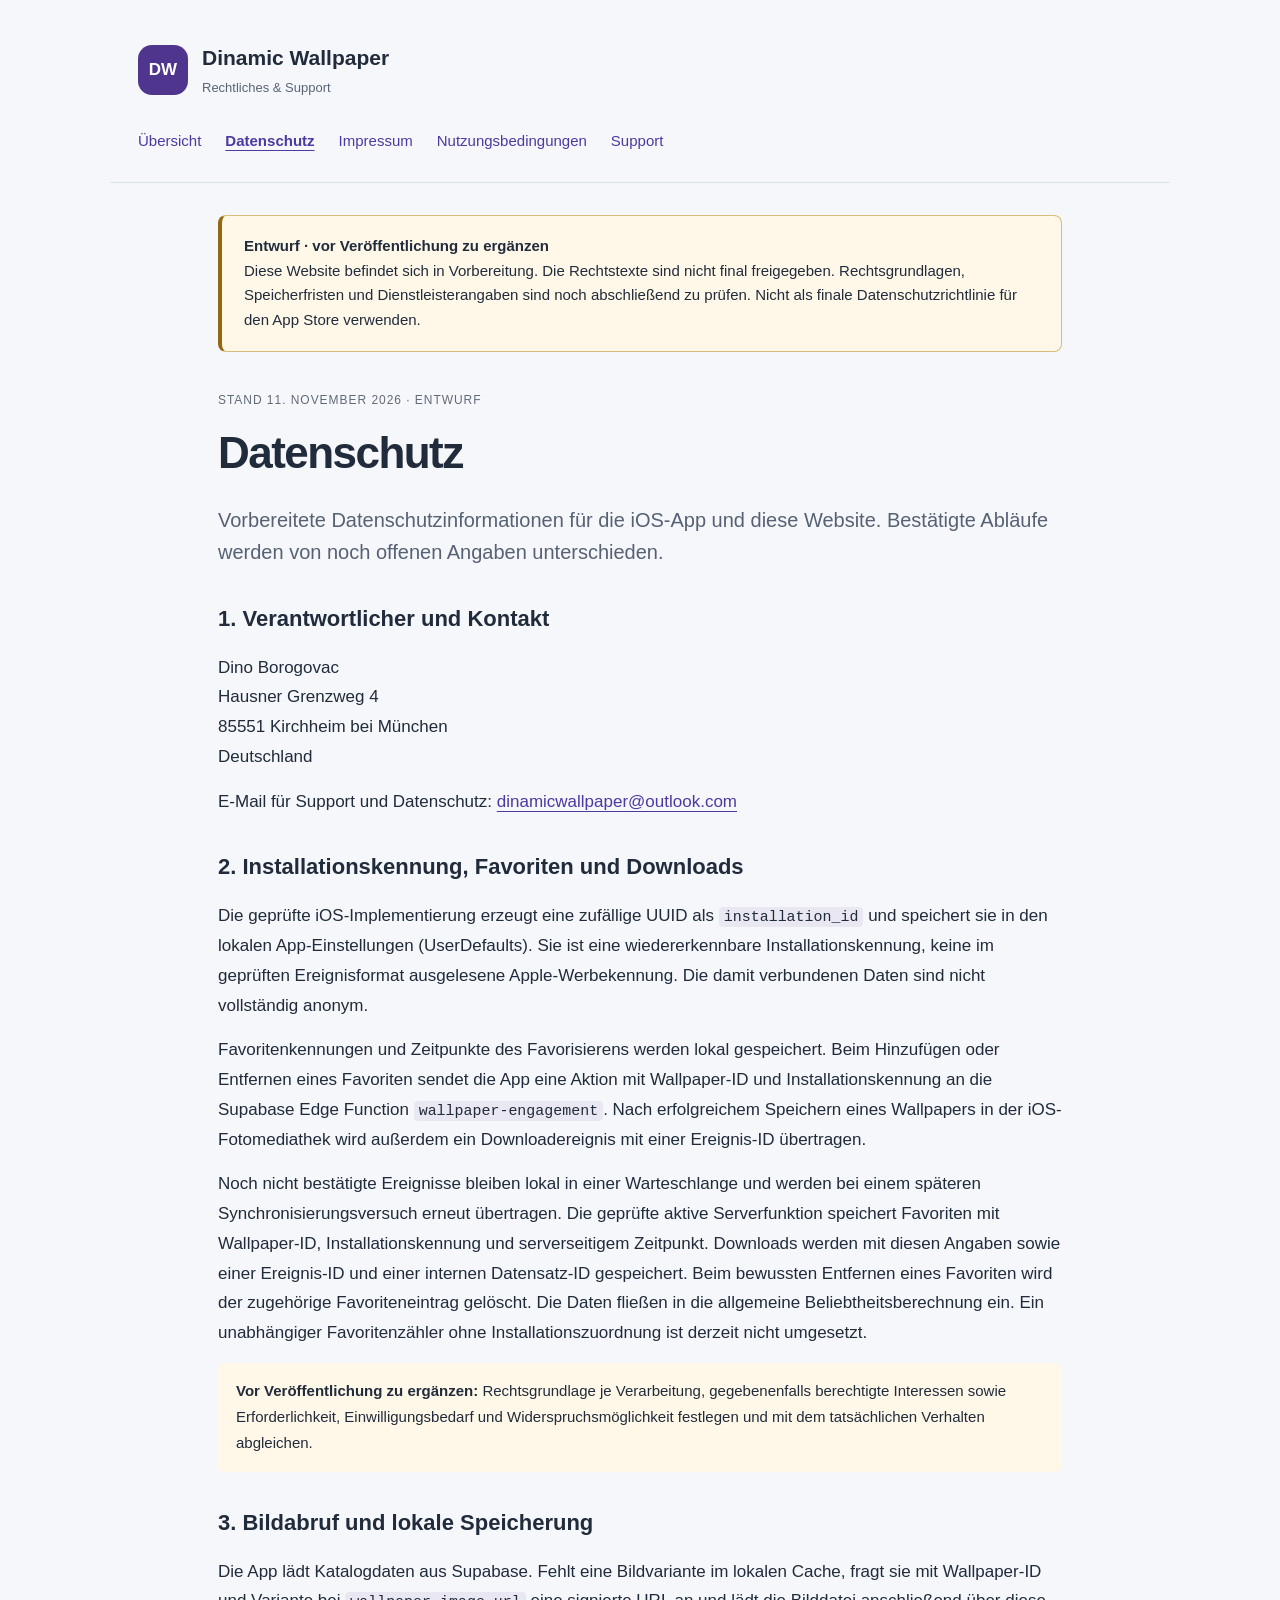
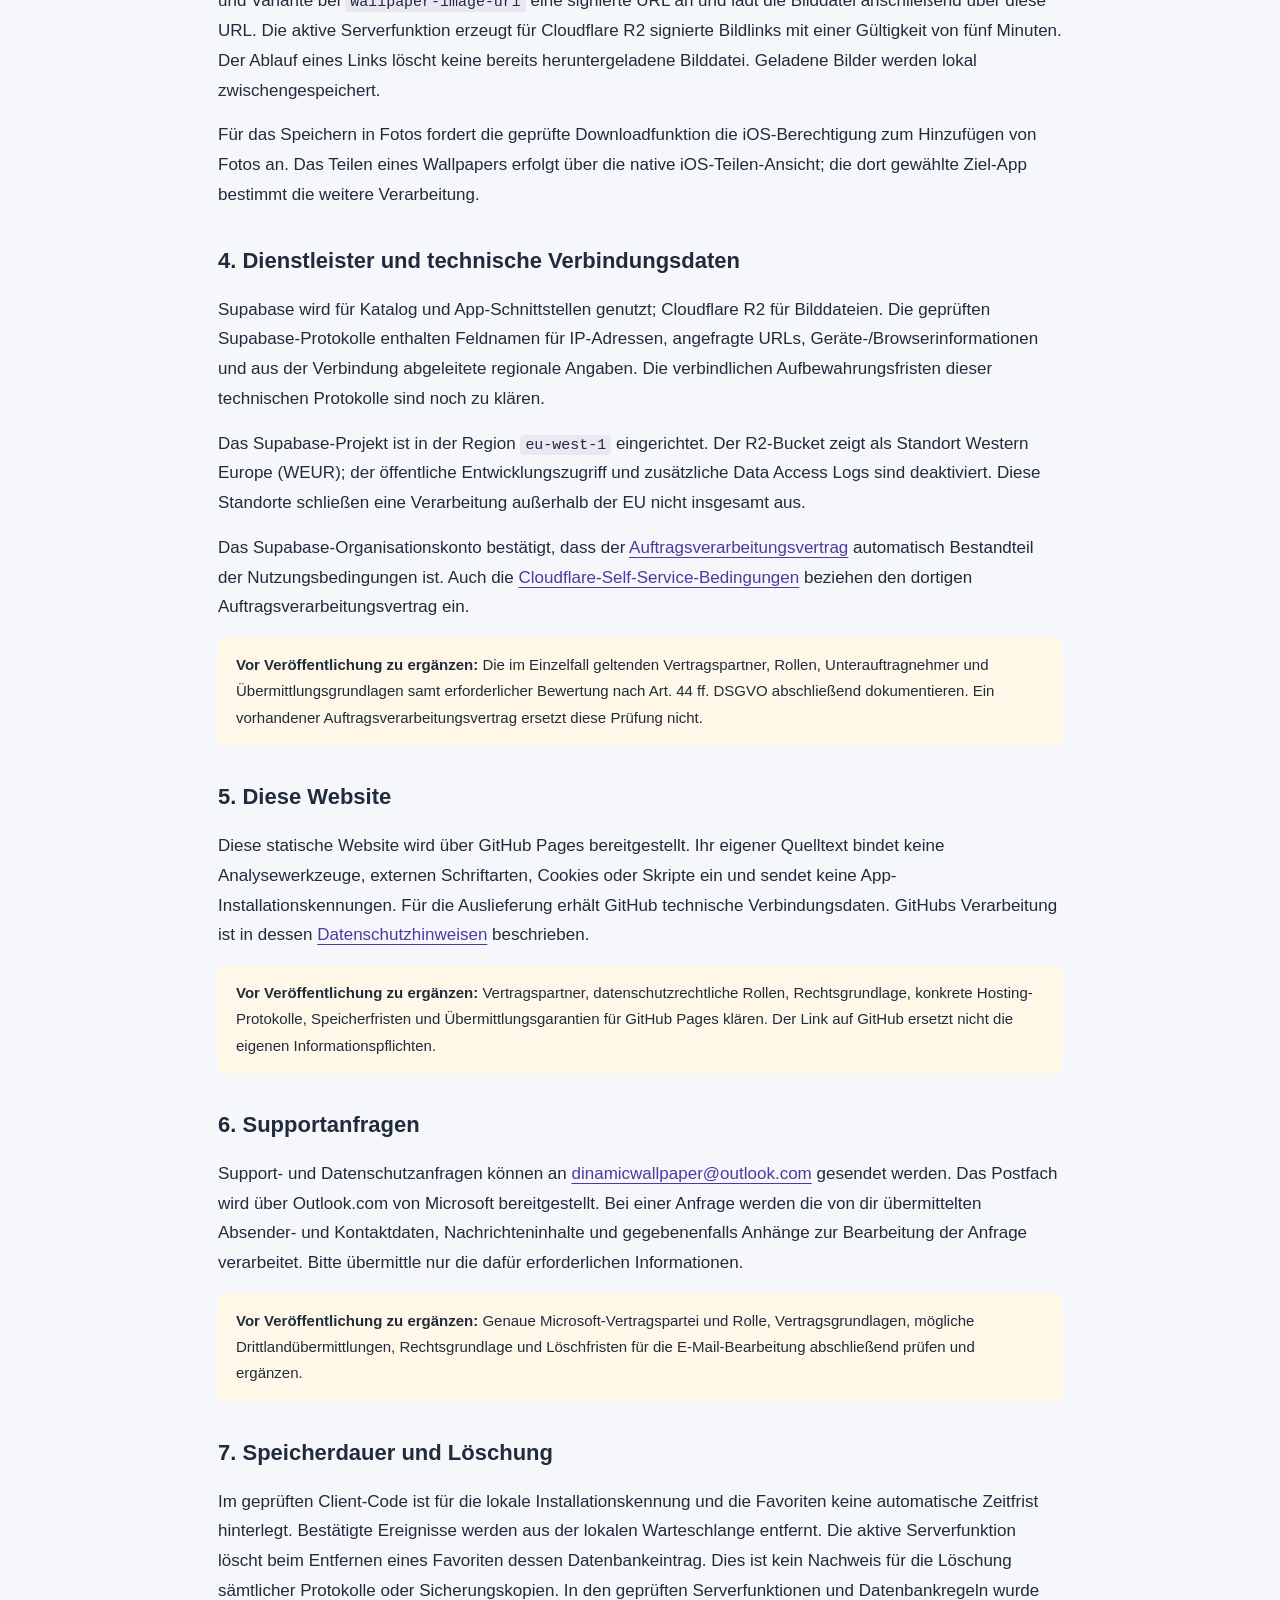
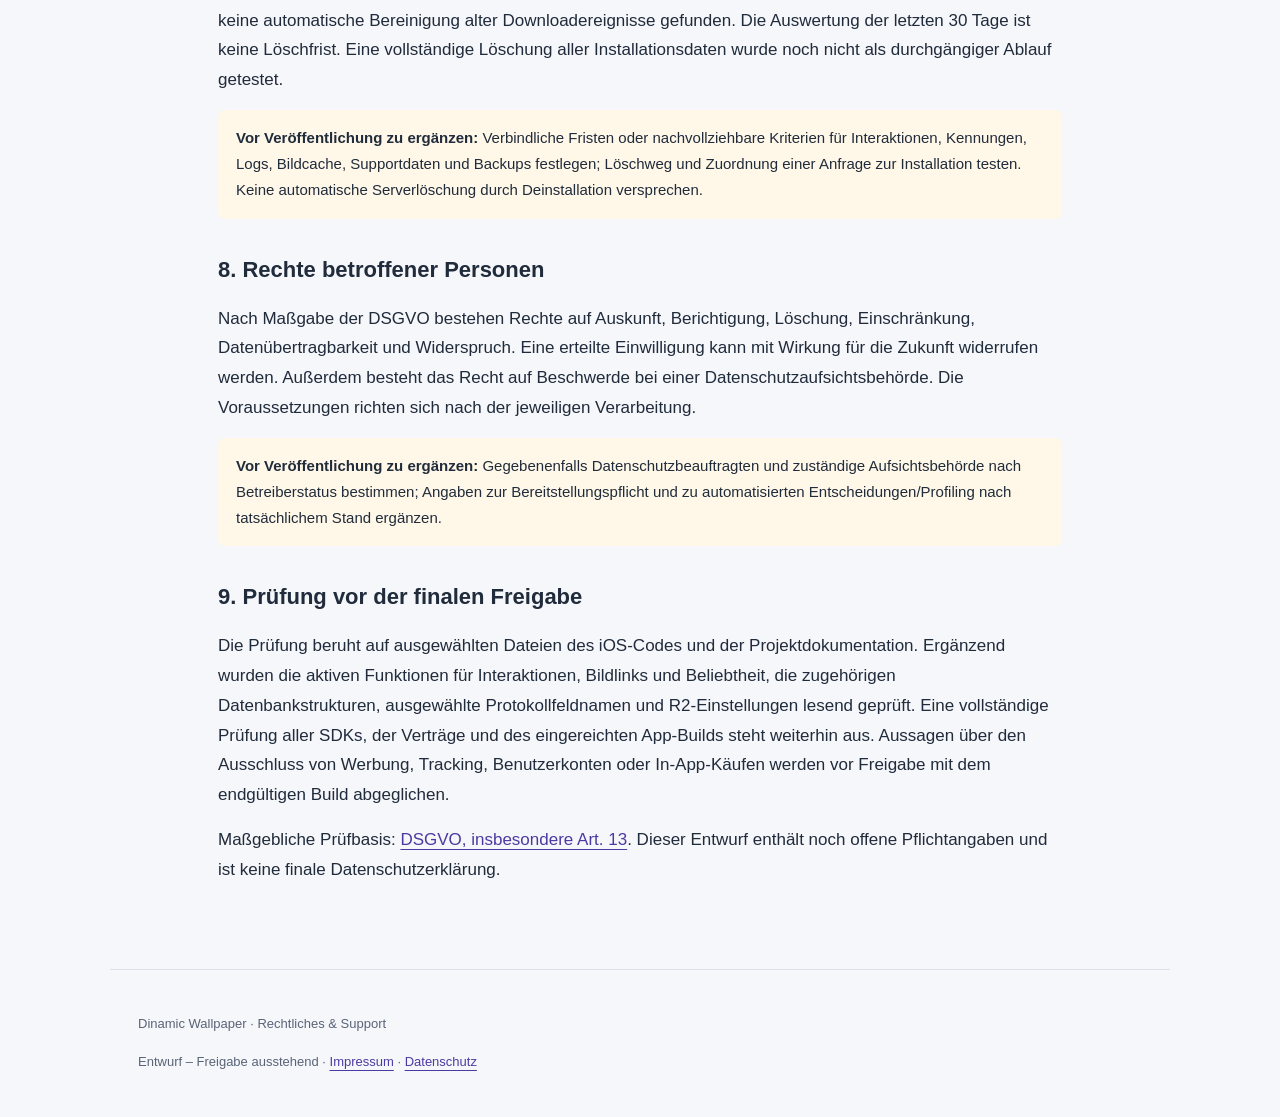
==== docs/datenschutz-de.html @ af88dbc7 "Add localized DE/EN legal document routes for in-app loading" ====
<!doctype html>
<html lang="de"><head><meta charset="utf-8"><meta name="viewport" content="width=device-width, initial-scale=1"><meta name="robots" content="noindex, nofollow"><meta name="description" content="Datenschutz – Dinamic Wallpaper. Entwurfsstand, noch nicht final freigegeben."><meta name="referrer" content="strict-origin-when-cross-origin"><title>Datenschutz · Dinamic Wallpaper</title><link rel="stylesheet" href="assets/style.css"></head>
<body><a class="skip" href="#inhalt">Zum Inhalt</a><header><a class="brand" href="index.html"><span class="mark" aria-hidden="true">DW</span><span>Dinamic Wallpaper<small>Rechtliches &amp; Support</small></span></a><nav aria-label="Hauptnavigation"><a href="index.html">Übersicht</a><a href="datenschutz-de.html" aria-current="page">Datenschutz</a><a href="impressum.html">Impressum</a><a href="lizenzen-de.html">Nutzungsbedingungen</a><a href="support.html">Support</a></nav></header><main id="inhalt"><aside class="notice" role="note"><strong>Entwurf · vor Veröffentlichung zu ergänzen</strong><br>Diese Website befindet sich in Vorbereitung. Die Rechtstexte sind nicht final freigegeben. Rechtsgrundlagen, Speicherfristen und Dienstleisterangaben sind noch abschließend zu prüfen. Nicht als finale Datenschutzrichtlinie für den App Store verwenden.</aside><p class="eyebrow">Stand 11. November 2026 · Entwurf</p><h1>Datenschutz</h1><p class="lead">Vorbereitete Datenschutzinformationen für die iOS-App und diese Website. Bestätigte Abläufe werden von noch offenen Angaben unterschieden.</p>
<h2>1. Verantwortlicher und Kontakt</h2><p>Dino Borogovac<br>Hausner Grenzweg 4<br>85551 Kirchheim bei München<br>Deutschland</p><p>E-Mail für Support und Datenschutz: <a href="mailto:dinamicwallpaper@outlook.com">dinamicwallpaper@outlook.com</a></p>
<h2>2. Installationskennung, Favoriten und Downloads</h2>
<p>Die geprüfte iOS-Implementierung erzeugt eine zufällige UUID als <code>installation_id</code> und speichert sie in den lokalen App-Einstellungen (UserDefaults). Sie ist eine wiedererkennbare Installationskennung, keine im geprüften Ereignisformat ausgelesene Apple-Werbekennung. Die damit verbundenen Daten sind nicht vollständig anonym.</p>
<p>Favoritenkennungen und Zeitpunkte des Favorisierens werden lokal gespeichert. Beim Hinzufügen oder Entfernen eines Favoriten sendet die App eine Aktion mit Wallpaper-ID und Installationskennung an die Supabase Edge Function <code>wallpaper-engagement</code>. Nach erfolgreichem Speichern eines Wallpapers in der iOS-Fotomediathek wird außerdem ein Downloadereignis mit einer Ereignis-ID übertragen.</p>
<p>Noch nicht bestätigte Ereignisse bleiben lokal in einer Warteschlange und werden bei einem späteren Synchronisierungsversuch erneut übertragen. Die geprüfte aktive Serverfunktion speichert Favoriten mit Wallpaper-ID, Installationskennung und serverseitigem Zeitpunkt. Downloads werden mit diesen Angaben sowie einer Ereignis-ID und einer internen Datensatz-ID gespeichert. Beim bewussten Entfernen eines Favoriten wird der zugehörige Favoriteneintrag gelöscht. Die Daten fließen in die allgemeine Beliebtheitsberechnung ein. Ein unabhängiger Favoritenzähler ohne Installationszuordnung ist derzeit nicht umgesetzt.</p>
<p class="todo"><strong>Vor Veröffentlichung zu ergänzen:</strong> Rechtsgrundlage je Verarbeitung, gegebenenfalls berechtigte Interessen sowie Erforderlichkeit, Einwilligungsbedarf und Widerspruchsmöglichkeit festlegen und mit dem tatsächlichen Verhalten abgleichen.</p>
<h2>3. Bildabruf und lokale Speicherung</h2>
<p>Die App lädt Katalogdaten aus Supabase. Fehlt eine Bildvariante im lokalen Cache, fragt sie mit Wallpaper-ID und Variante bei <code>wallpaper-image-url</code> eine signierte URL an und lädt die Bilddatei anschließend über diese URL. Die aktive Serverfunktion erzeugt für Cloudflare R2 signierte Bildlinks mit einer Gültigkeit von fünf Minuten. Der Ablauf eines Links löscht keine bereits heruntergeladene Bilddatei. Geladene Bilder werden lokal zwischengespeichert.</p>
<p>Für das Speichern in Fotos fordert die geprüfte Downloadfunktion die iOS-Berechtigung zum Hinzufügen von Fotos an. Das Teilen eines Wallpapers erfolgt über die native iOS-Teilen-Ansicht; die dort gewählte Ziel-App bestimmt die weitere Verarbeitung.</p>
<h2>4. Dienstleister und technische Verbindungsdaten</h2>
<p>Supabase wird für Katalog und App-Schnittstellen genutzt; Cloudflare R2 für Bilddateien. Die geprüften Supabase-Protokolle enthalten Feldnamen für IP-Adressen, angefragte URLs, Geräte-/Browserinformationen und aus der Verbindung abgeleitete regionale Angaben. Die verbindlichen Aufbewahrungsfristen dieser technischen Protokolle sind noch zu klären.</p>
<p>Das Supabase-Projekt ist in der Region <code>eu-west-1</code> eingerichtet. Der R2-Bucket zeigt als Standort Western Europe (WEUR); der öffentliche Entwicklungszugriff und zusätzliche Data Access Logs sind deaktiviert. Diese Standorte schließen eine Verarbeitung außerhalb der EU nicht insgesamt aus.</p><p>Das Supabase-Organisationskonto bestätigt, dass der <a href="https://supabase.com/legal/customer-resources/data-processing-addendum">Auftragsverarbeitungsvertrag</a> automatisch Bestandteil der Nutzungsbedingungen ist. Auch die <a href="https://www.cloudflare.com/terms/">Cloudflare-Self-Service-Bedingungen</a> beziehen den dortigen Auftragsverarbeitungsvertrag ein.</p><p class="todo"><strong>Vor Veröffentlichung zu ergänzen:</strong> Die im Einzelfall geltenden Vertragspartner, Rollen, Unterauftragnehmer und Übermittlungsgrundlagen samt erforderlicher Bewertung nach Art. 44 ff. DSGVO abschließend dokumentieren. Ein vorhandener Auftragsverarbeitungsvertrag ersetzt diese Prüfung nicht.</p>
<h2>5. Diese Website</h2>
<p>Diese statische Website wird über GitHub Pages bereitgestellt. Ihr eigener Quelltext bindet keine Analysewerkzeuge, externen Schriftarten, Cookies oder Skripte ein und sendet keine App-Installationskennungen. Für die Auslieferung erhält GitHub technische Verbindungsdaten. GitHubs Verarbeitung ist in dessen <a href="https://docs.github.com/en/site-policy/privacy-policies/github-general-privacy-statement">Datenschutzhinweisen</a> beschrieben.</p>
<p class="todo"><strong>Vor Veröffentlichung zu ergänzen:</strong> Vertragspartner, datenschutzrechtliche Rollen, Rechtsgrundlage, konkrete Hosting-Protokolle, Speicherfristen und Übermittlungsgarantien für GitHub Pages klären. Der Link auf GitHub ersetzt nicht die eigenen Informationspflichten.</p>
<h2>6. Supportanfragen</h2>
<p>Support- und Datenschutzanfragen können an <a href="mailto:dinamicwallpaper@outlook.com">dinamicwallpaper@outlook.com</a> gesendet werden. Das Postfach wird über Outlook.com von Microsoft bereitgestellt. Bei einer Anfrage werden die von dir übermittelten Absender- und Kontaktdaten, Nachrichteninhalte und gegebenenfalls Anhänge zur Bearbeitung der Anfrage verarbeitet. Bitte übermittle nur die dafür erforderlichen Informationen.</p>
<p class="todo"><strong>Vor Veröffentlichung zu ergänzen:</strong> Genaue Microsoft-Vertragspartei und Rolle, Vertragsgrundlagen, mögliche Drittlandübermittlungen, Rechtsgrundlage und Löschfristen für die E-Mail-Bearbeitung abschließend prüfen und ergänzen.</p>
<h2>7. Speicherdauer und Löschung</h2>
<p>Im geprüften Client-Code ist für die lokale Installationskennung und die Favoriten keine automatische Zeitfrist hinterlegt. Bestätigte Ereignisse werden aus der lokalen Warteschlange entfernt. Die aktive Serverfunktion löscht beim Entfernen eines Favoriten dessen Datenbankeintrag. Dies ist kein Nachweis für die Löschung sämtlicher Protokolle oder Sicherungskopien. In den geprüften Serverfunktionen und Datenbankregeln wurde keine automatische Bereinigung alter Downloadereignisse gefunden. Die Auswertung der letzten 30 Tage ist keine Löschfrist. Eine vollständige Löschung aller Installationsdaten wurde noch nicht als durchgängiger Ablauf getestet.</p>
<p class="todo"><strong>Vor Veröffentlichung zu ergänzen:</strong> Verbindliche Fristen oder nachvollziehbare Kriterien für Interaktionen, Kennungen, Logs, Bildcache, Supportdaten und Backups festlegen; Löschweg und Zuordnung einer Anfrage zur Installation testen. Keine automatische Serverlöschung durch Deinstallation versprechen.</p>
<h2>8. Rechte betroffener Personen</h2>
<p>Nach Maßgabe der DSGVO bestehen Rechte auf Auskunft, Berichtigung, Löschung, Einschränkung, Datenübertragbarkeit und Widerspruch. Eine erteilte Einwilligung kann mit Wirkung für die Zukunft widerrufen werden. Außerdem besteht das Recht auf Beschwerde bei einer Datenschutzaufsichtsbehörde. Die Voraussetzungen richten sich nach der jeweiligen Verarbeitung.</p>
<p class="todo"><strong>Vor Veröffentlichung zu ergänzen:</strong> Gegebenenfalls Datenschutzbeauftragten und zuständige Aufsichtsbehörde nach Betreiberstatus bestimmen; Angaben zur Bereitstellungspflicht und zu automatisierten Entscheidungen/Profiling nach tatsächlichem Stand ergänzen.</p>
<h2>9. Prüfung vor der finalen Freigabe</h2>
<p>Die Prüfung beruht auf ausgewählten Dateien des iOS-Codes und der Projektdokumentation. Ergänzend wurden die aktiven Funktionen für Interaktionen, Bildlinks und Beliebtheit, die zugehörigen Datenbankstrukturen, ausgewählte Protokollfeldnamen und R2-Einstellungen lesend geprüft. Eine vollständige Prüfung aller SDKs, der Verträge und des eingereichten App-Builds steht weiterhin aus. Aussagen über den Ausschluss von Werbung, Tracking, Benutzerkonten oder In-App-Käufen werden vor Freigabe mit dem endgültigen Build abgeglichen.</p>
<p>Maßgebliche Prüfbasis: <a href="https://eur-lex.europa.eu/eli/reg/2016/679/oj/deu">DSGVO, insbesondere Art. 13</a>. Dieser Entwurf enthält noch offene Pflichtangaben und ist keine finale Datenschutzerklärung.</p></main><footer><p>Dinamic Wallpaper · Rechtliches &amp; Support</p><p>Entwurf – Freigabe ausstehend · <a href="impressum.html">Impressum</a> · <a href="datenschutz-de.html">Datenschutz</a></p></footer></body></html>
---- docs/assets/style.css ----
*{box-sizing:border-box}html{color-scheme:light;scroll-behavior:smooth}body{margin:0;color:#202b3b;background:#f6f7fa;font:17px/1.75 -apple-system,BlinkMacSystemFont,"Segoe UI",sans-serif}a{color:#4d39a2;text-underline-offset:4px}a:hover{color:#271663}a:focus-visible{outline:3px solid #674ac1;outline-offset:5px}header,main,footer{max-width:1060px;margin:auto;padding:28px}header{padding-top:40px;border-bottom:1px solid #dce0e8}.brand{display:flex;gap:14px;align-items:center;text-decoration:none;font-size:21px;font-weight:700;color:#202b3b}.brand small{display:block;font-size:13px;font-weight:400;color:#596477}.mark{display:grid;place-items:center;width:50px;height:50px;border-radius:14px;background:#50358e;color:white;font-size:17px}nav{display:flex;flex-wrap:wrap;gap:10px 24px;margin-top:28px}nav a{font-size:15px;text-decoration:none}nav [aria-current]{font-weight:700;text-decoration:underline}main{max-width:900px;padding-top:32px;padding-bottom:70px}.notice{padding:18px 22px;border:1px solid #d8bc79;border-left:4px solid #936811;background:#fff8e8;border-radius:8px;font-size:15px;line-height:1.65}.eyebrow{font-size:12px;color:#626a79;letter-spacing:.08em;text-transform:uppercase;margin-top:38px}h1{font-size:clamp(30px,5vw,44px);line-height:1.2;letter-spacing:-.035em;margin:16px 0 24px;overflow-wrap:anywhere}h2{font-size:22px;line-height:1.4;margin-top:36px}p{margin:15px 0}.lead{font-size:20px;color:#566174;line-height:1.6}.todo{padding:15px 18px;background:#fff8e8;border-radius:7px;font-size:15px}code{font-size:.88em;background:#e9e7f1;padding:2px 5px;border-radius:4px;overflow-wrap:anywhere}.cards{display:grid;grid-template-columns:1fr 1fr;gap:16px;margin:32px 0}.card{display:block;padding:22px;border:1px solid #dce0e8;border-radius:12px;background:white;text-decoration:none;color:#202b3b}.card:hover{border-color:#8466bd}.card h2{margin:0;font-size:20px}.card h2 span{float:right;color:#7456ac}.card p{font-size:15px;color:#596477;margin-bottom:0}footer{border-top:1px solid #dce0e8;font-size:13px;color:#596477}.skip{position:absolute;left:20px;top:-100px;background:white;padding:10px;z-index:2}.skip:focus{top:10px}@media(max-width:600px){header,main,footer{padding-left:20px;padding-right:20px}.cards{grid-template-columns:1fr}nav{gap:8px 16px}.notice{padding:15px}h2{font-size:20px}}@media(prefers-reduced-motion:reduce){html{scroll-behavior:auto}}
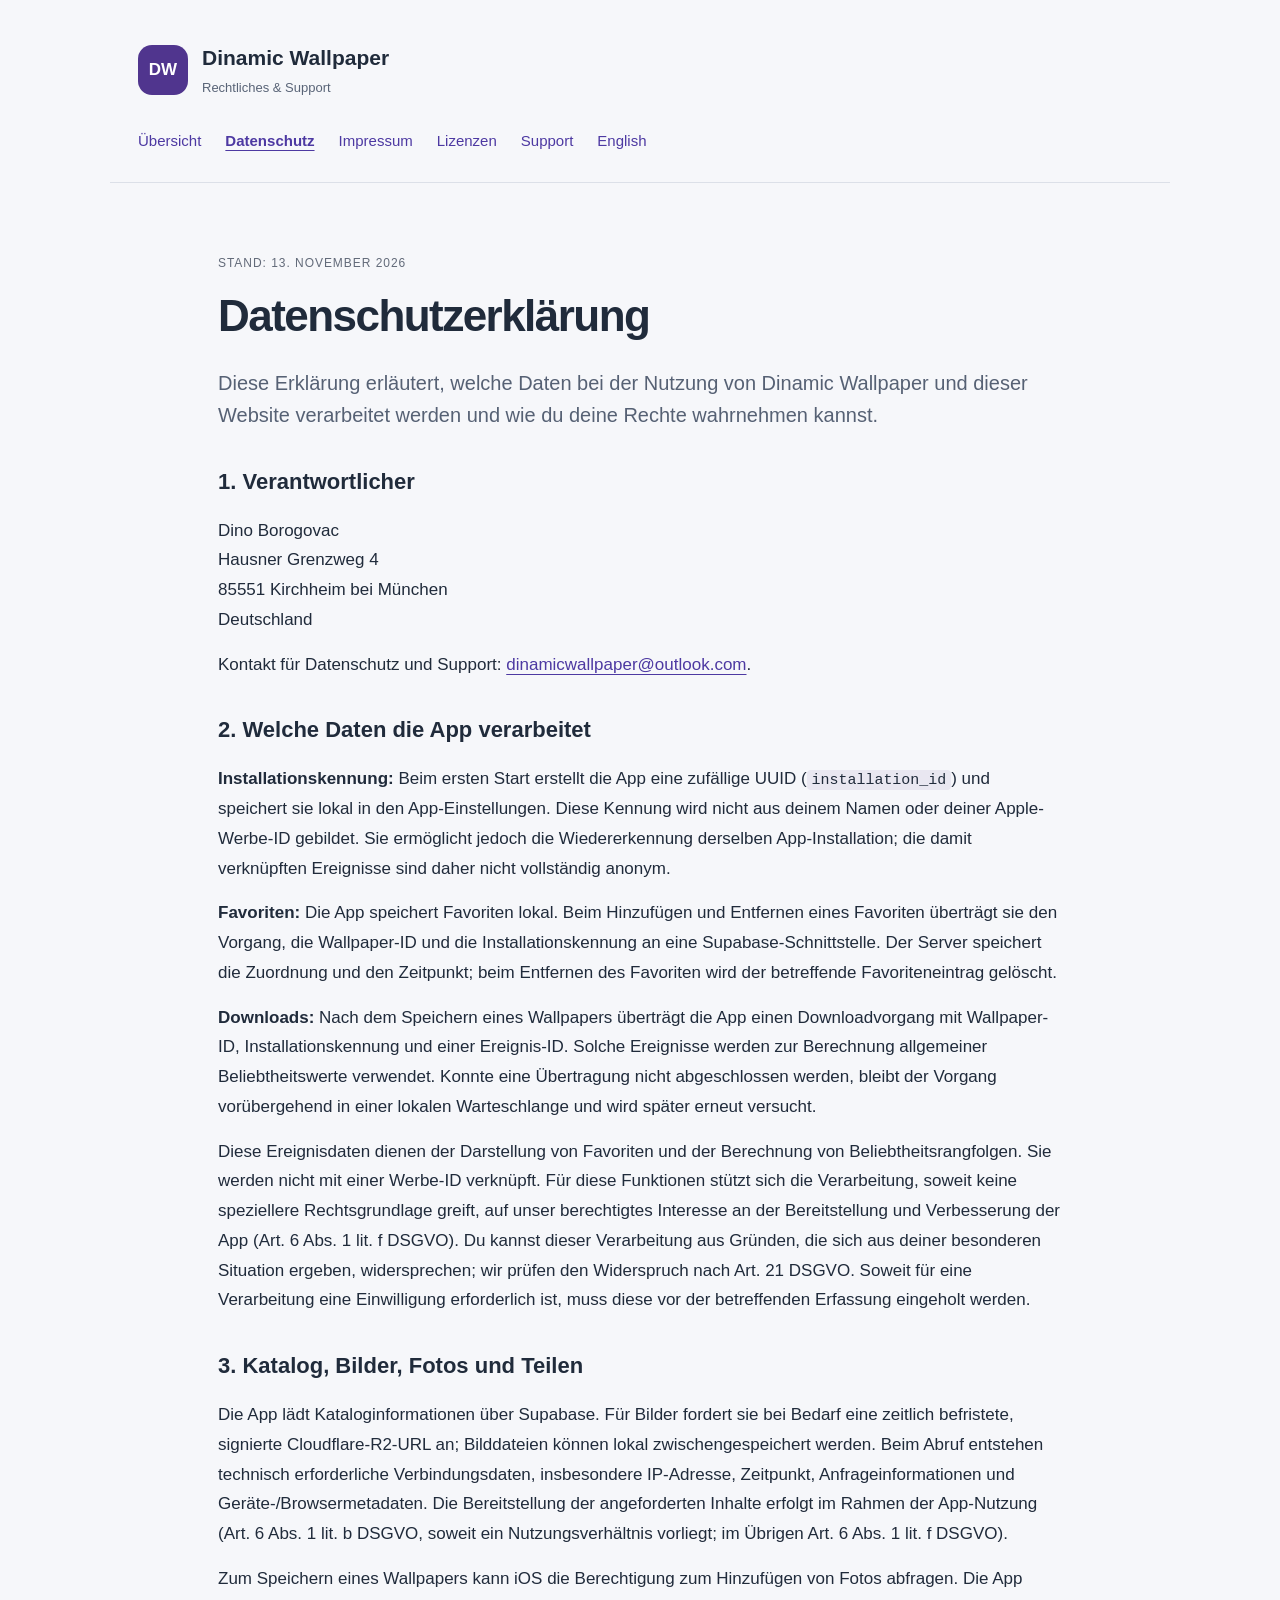
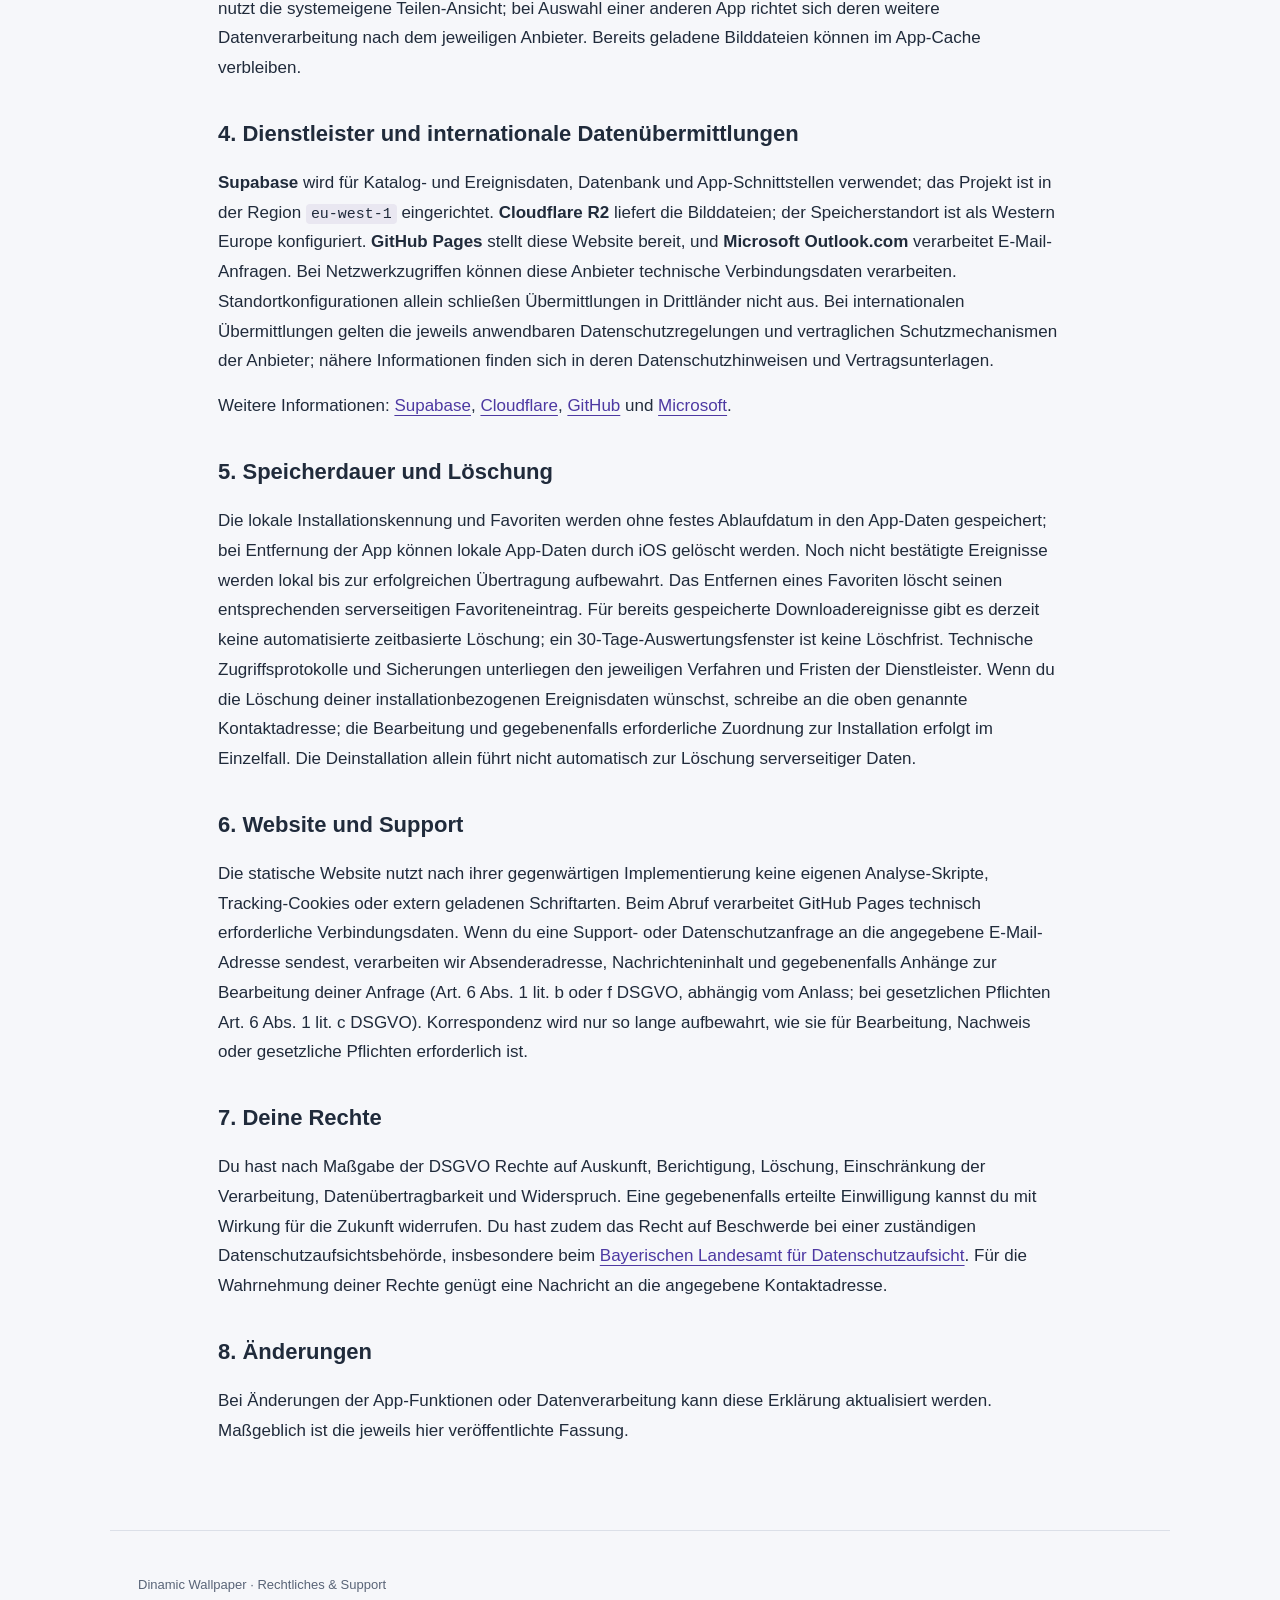
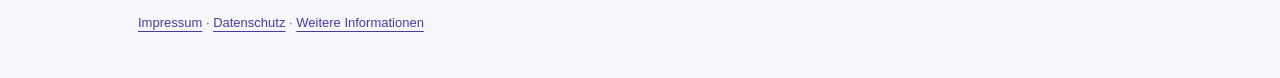
==== commit 1a54e13c: "Replace draft privacy de page with public-facing legal text" ====
--- a/docs/datenschutz-de.html
+++ b/docs/datenschutz-de.html
@@ -1,30 +1,25 @@
 <!doctype html>
-<html lang="de"><head><meta charset="utf-8"><meta name="viewport" content="width=device-width, initial-scale=1"><meta name="robots" content="noindex, nofollow"><meta name="description" content="Datenschutz – Dinamic Wallpaper. Entwurfsstand, noch nicht final freigegeben."><meta name="referrer" content="strict-origin-when-cross-origin"><title>Datenschutz · Dinamic Wallpaper</title><link rel="stylesheet" href="assets/style.css"></head>
-<body><a class="skip" href="#inhalt">Zum Inhalt</a><header><a class="brand" href="index.html"><span class="mark" aria-hidden="true">DW</span><span>Dinamic Wallpaper<small>Rechtliches &amp; Support</small></span></a><nav aria-label="Hauptnavigation"><a href="index.html">Übersicht</a><a href="datenschutz-de.html" aria-current="page">Datenschutz</a><a href="impressum.html">Impressum</a><a href="lizenzen-de.html">Nutzungsbedingungen</a><a href="support.html">Support</a></nav></header><main id="inhalt"><aside class="notice" role="note"><strong>Entwurf · vor Veröffentlichung zu ergänzen</strong><br>Diese Website befindet sich in Vorbereitung. Die Rechtstexte sind nicht final freigegeben. Rechtsgrundlagen, Speicherfristen und Dienstleisterangaben sind noch abschließend zu prüfen. Nicht als finale Datenschutzrichtlinie für den App Store verwenden.</aside><p class="eyebrow">Stand 11. November 2026 · Entwurf</p><h1>Datenschutz</h1><p class="lead">Vorbereitete Datenschutzinformationen für die iOS-App und diese Website. Bestätigte Abläufe werden von noch offenen Angaben unterschieden.</p>
-<h2>1. Verantwortlicher und Kontakt</h2><p>Dino Borogovac<br>Hausner Grenzweg 4<br>85551 Kirchheim bei München<br>Deutschland</p><p>E-Mail für Support und Datenschutz: <a href="mailto:dinamicwallpaper@outlook.com">dinamicwallpaper@outlook.com</a></p>
-<h2>2. Installationskennung, Favoriten und Downloads</h2>
-<p>Die geprüfte iOS-Implementierung erzeugt eine zufällige UUID als <code>installation_id</code> und speichert sie in den lokalen App-Einstellungen (UserDefaults). Sie ist eine wiedererkennbare Installationskennung, keine im geprüften Ereignisformat ausgelesene Apple-Werbekennung. Die damit verbundenen Daten sind nicht vollständig anonym.</p>
-<p>Favoritenkennungen und Zeitpunkte des Favorisierens werden lokal gespeichert. Beim Hinzufügen oder Entfernen eines Favoriten sendet die App eine Aktion mit Wallpaper-ID und Installationskennung an die Supabase Edge Function <code>wallpaper-engagement</code>. Nach erfolgreichem Speichern eines Wallpapers in der iOS-Fotomediathek wird außerdem ein Downloadereignis mit einer Ereignis-ID übertragen.</p>
-<p>Noch nicht bestätigte Ereignisse bleiben lokal in einer Warteschlange und werden bei einem späteren Synchronisierungsversuch erneut übertragen. Die geprüfte aktive Serverfunktion speichert Favoriten mit Wallpaper-ID, Installationskennung und serverseitigem Zeitpunkt. Downloads werden mit diesen Angaben sowie einer Ereignis-ID und einer internen Datensatz-ID gespeichert. Beim bewussten Entfernen eines Favoriten wird der zugehörige Favoriteneintrag gelöscht. Die Daten fließen in die allgemeine Beliebtheitsberechnung ein. Ein unabhängiger Favoritenzähler ohne Installationszuordnung ist derzeit nicht umgesetzt.</p>
-<p class="todo"><strong>Vor Veröffentlichung zu ergänzen:</strong> Rechtsgrundlage je Verarbeitung, gegebenenfalls berechtigte Interessen sowie Erforderlichkeit, Einwilligungsbedarf und Widerspruchsmöglichkeit festlegen und mit dem tatsächlichen Verhalten abgleichen.</p>
-<h2>3. Bildabruf und lokale Speicherung</h2>
-<p>Die App lädt Katalogdaten aus Supabase. Fehlt eine Bildvariante im lokalen Cache, fragt sie mit Wallpaper-ID und Variante bei <code>wallpaper-image-url</code> eine signierte URL an und lädt die Bilddatei anschließend über diese URL. Die aktive Serverfunktion erzeugt für Cloudflare R2 signierte Bildlinks mit einer Gültigkeit von fünf Minuten. Der Ablauf eines Links löscht keine bereits heruntergeladene Bilddatei. Geladene Bilder werden lokal zwischengespeichert.</p>
-<p>Für das Speichern in Fotos fordert die geprüfte Downloadfunktion die iOS-Berechtigung zum Hinzufügen von Fotos an. Das Teilen eines Wallpapers erfolgt über die native iOS-Teilen-Ansicht; die dort gewählte Ziel-App bestimmt die weitere Verarbeitung.</p>
-<h2>4. Dienstleister und technische Verbindungsdaten</h2>
-<p>Supabase wird für Katalog und App-Schnittstellen genutzt; Cloudflare R2 für Bilddateien. Die geprüften Supabase-Protokolle enthalten Feldnamen für IP-Adressen, angefragte URLs, Geräte-/Browserinformationen und aus der Verbindung abgeleitete regionale Angaben. Die verbindlichen Aufbewahrungsfristen dieser technischen Protokolle sind noch zu klären.</p>
-<p>Das Supabase-Projekt ist in der Region <code>eu-west-1</code> eingerichtet. Der R2-Bucket zeigt als Standort Western Europe (WEUR); der öffentliche Entwicklungszugriff und zusätzliche Data Access Logs sind deaktiviert. Diese Standorte schließen eine Verarbeitung außerhalb der EU nicht insgesamt aus.</p><p>Das Supabase-Organisationskonto bestätigt, dass der <a href="https://supabase.com/legal/customer-resources/data-processing-addendum">Auftragsverarbeitungsvertrag</a> automatisch Bestandteil der Nutzungsbedingungen ist. Auch die <a href="https://www.cloudflare.com/terms/">Cloudflare-Self-Service-Bedingungen</a> beziehen den dortigen Auftragsverarbeitungsvertrag ein.</p><p class="todo"><strong>Vor Veröffentlichung zu ergänzen:</strong> Die im Einzelfall geltenden Vertragspartner, Rollen, Unterauftragnehmer und Übermittlungsgrundlagen samt erforderlicher Bewertung nach Art. 44 ff. DSGVO abschließend dokumentieren. Ein vorhandener Auftragsverarbeitungsvertrag ersetzt diese Prüfung nicht.</p>
-<h2>5. Diese Website</h2>
-<p>Diese statische Website wird über GitHub Pages bereitgestellt. Ihr eigener Quelltext bindet keine Analysewerkzeuge, externen Schriftarten, Cookies oder Skripte ein und sendet keine App-Installationskennungen. Für die Auslieferung erhält GitHub technische Verbindungsdaten. GitHubs Verarbeitung ist in dessen <a href="https://docs.github.com/en/site-policy/privacy-policies/github-general-privacy-statement">Datenschutzhinweisen</a> beschrieben.</p>
-<p class="todo"><strong>Vor Veröffentlichung zu ergänzen:</strong> Vertragspartner, datenschutzrechtliche Rollen, Rechtsgrundlage, konkrete Hosting-Protokolle, Speicherfristen und Übermittlungsgarantien für GitHub Pages klären. Der Link auf GitHub ersetzt nicht die eigenen Informationspflichten.</p>
-<h2>6. Supportanfragen</h2>
-<p>Support- und Datenschutzanfragen können an <a href="mailto:dinamicwallpaper@outlook.com">dinamicwallpaper@outlook.com</a> gesendet werden. Das Postfach wird über Outlook.com von Microsoft bereitgestellt. Bei einer Anfrage werden die von dir übermittelten Absender- und Kontaktdaten, Nachrichteninhalte und gegebenenfalls Anhänge zur Bearbeitung der Anfrage verarbeitet. Bitte übermittle nur die dafür erforderlichen Informationen.</p>
-<p class="todo"><strong>Vor Veröffentlichung zu ergänzen:</strong> Genaue Microsoft-Vertragspartei und Rolle, Vertragsgrundlagen, mögliche Drittlandübermittlungen, Rechtsgrundlage und Löschfristen für die E-Mail-Bearbeitung abschließend prüfen und ergänzen.</p>
-<h2>7. Speicherdauer und Löschung</h2>
-<p>Im geprüften Client-Code ist für die lokale Installationskennung und die Favoriten keine automatische Zeitfrist hinterlegt. Bestätigte Ereignisse werden aus der lokalen Warteschlange entfernt. Die aktive Serverfunktion löscht beim Entfernen eines Favoriten dessen Datenbankeintrag. Dies ist kein Nachweis für die Löschung sämtlicher Protokolle oder Sicherungskopien. In den geprüften Serverfunktionen und Datenbankregeln wurde keine automatische Bereinigung alter Downloadereignisse gefunden. Die Auswertung der letzten 30 Tage ist keine Löschfrist. Eine vollständige Löschung aller Installationsdaten wurde noch nicht als durchgängiger Ablauf getestet.</p>
-<p class="todo"><strong>Vor Veröffentlichung zu ergänzen:</strong> Verbindliche Fristen oder nachvollziehbare Kriterien für Interaktionen, Kennungen, Logs, Bildcache, Supportdaten und Backups festlegen; Löschweg und Zuordnung einer Anfrage zur Installation testen. Keine automatische Serverlöschung durch Deinstallation versprechen.</p>
-<h2>8. Rechte betroffener Personen</h2>
-<p>Nach Maßgabe der DSGVO bestehen Rechte auf Auskunft, Berichtigung, Löschung, Einschränkung, Datenübertragbarkeit und Widerspruch. Eine erteilte Einwilligung kann mit Wirkung für die Zukunft widerrufen werden. Außerdem besteht das Recht auf Beschwerde bei einer Datenschutzaufsichtsbehörde. Die Voraussetzungen richten sich nach der jeweiligen Verarbeitung.</p>
-<p class="todo"><strong>Vor Veröffentlichung zu ergänzen:</strong> Gegebenenfalls Datenschutzbeauftragten und zuständige Aufsichtsbehörde nach Betreiberstatus bestimmen; Angaben zur Bereitstellungspflicht und zu automatisierten Entscheidungen/Profiling nach tatsächlichem Stand ergänzen.</p>
-<h2>9. Prüfung vor der finalen Freigabe</h2>
-<p>Die Prüfung beruht auf ausgewählten Dateien des iOS-Codes und der Projektdokumentation. Ergänzend wurden die aktiven Funktionen für Interaktionen, Bildlinks und Beliebtheit, die zugehörigen Datenbankstrukturen, ausgewählte Protokollfeldnamen und R2-Einstellungen lesend geprüft. Eine vollständige Prüfung aller SDKs, der Verträge und des eingereichten App-Builds steht weiterhin aus. Aussagen über den Ausschluss von Werbung, Tracking, Benutzerkonten oder In-App-Käufen werden vor Freigabe mit dem endgültigen Build abgeglichen.</p>
-<p>Maßgebliche Prüfbasis: <a href="https://eur-lex.europa.eu/eli/reg/2016/679/oj/deu">DSGVO, insbesondere Art. 13</a>. Dieser Entwurf enthält noch offene Pflichtangaben und ist keine finale Datenschutzerklärung.</p></main><footer><p>Dinamic Wallpaper · Rechtliches &amp; Support</p><p>Entwurf – Freigabe ausstehend · <a href="impressum.html">Impressum</a> · <a href="datenschutz-de.html">Datenschutz</a></p></footer></body></html>+<html lang="de"><head><meta charset="utf-8"><meta name="viewport" content="width=device-width, initial-scale=1"><meta name="referrer" content="strict-origin-when-cross-origin"><meta name="description" content="Datenschutz – Dinamic Wallpaper"><title>Datenschutz · Dinamic Wallpaper</title><link rel="stylesheet" href="assets/style.css"></head>
+<body><a class="skip" href="#inhalt">Zum Inhalt</a><header><a class="brand" href="index.html"><span class="mark" aria-hidden="true">DW</span><span>Dinamic Wallpaper<small>Rechtliches &amp; Support</small></span></a><nav aria-label="Navigation"><a href="index.html">Übersicht</a><a href="datenschutz-de.html" aria-current="page">Datenschutz</a><a href="impressum.html">Impressum</a><a href="lizenzen-de.html">Lizenzen</a><a href="support.html">Support</a><a href="datenschutz-en.html" lang="en">English</a></nav></header>
+<main id="inhalt">
+<p class="eyebrow">Stand: 13. November 2026</p><h1>Datenschutzerklärung</h1>
+<p class="lead">Diese Erklärung erläutert, welche Daten bei der Nutzung von Dinamic Wallpaper und dieser Website verarbeitet werden und wie du deine Rechte wahrnehmen kannst.</p>
+<h2>1. Verantwortlicher</h2><p>Dino Borogovac<br>Hausner Grenzweg 4<br>85551 Kirchheim bei München<br>Deutschland</p><p>Kontakt für Datenschutz und Support: <a href="mailto:dinamicwallpaper@outlook.com">dinamicwallpaper@outlook.com</a>.</p>
+<h2>2. Welche Daten die App verarbeitet</h2>
+<p><strong>Installationskennung:</strong> Beim ersten Start erstellt die App eine zufällige UUID (<code>installation_id</code>) und speichert sie lokal in den App-Einstellungen. Diese Kennung wird nicht aus deinem Namen oder deiner Apple-Werbe-ID gebildet. Sie ermöglicht jedoch die Wiedererkennung derselben App-Installation; die damit verknüpften Ereignisse sind daher nicht vollständig anonym.</p>
+<p><strong>Favoriten:</strong> Die App speichert Favoriten lokal. Beim Hinzufügen und Entfernen eines Favoriten überträgt sie den Vorgang, die Wallpaper-ID und die Installationskennung an eine Supabase-Schnittstelle. Der Server speichert die Zuordnung und den Zeitpunkt; beim Entfernen des Favoriten wird der betreffende Favoriteneintrag gelöscht.</p>
+<p><strong>Downloads:</strong> Nach dem Speichern eines Wallpapers überträgt die App einen Downloadvorgang mit Wallpaper-ID, Installationskennung und einer Ereignis-ID. Solche Ereignisse werden zur Berechnung allgemeiner Beliebtheitswerte verwendet. Konnte eine Übertragung nicht abgeschlossen werden, bleibt der Vorgang vorübergehend in einer lokalen Warteschlange und wird später erneut versucht.</p>
+<p>Diese Ereignisdaten dienen der Darstellung von Favoriten und der Berechnung von Beliebtheitsrangfolgen. Sie werden nicht mit einer Werbe-ID verknüpft. Für diese Funktionen stützt sich die Verarbeitung, soweit keine speziellere Rechtsgrundlage greift, auf unser berechtigtes Interesse an der Bereitstellung und Verbesserung der App (Art. 6 Abs. 1 lit. f DSGVO). Du kannst dieser Verarbeitung aus Gründen, die sich aus deiner besonderen Situation ergeben, widersprechen; wir prüfen den Widerspruch nach Art. 21 DSGVO. Soweit für eine Verarbeitung eine Einwilligung erforderlich ist, muss diese vor der betreffenden Erfassung eingeholt werden.</p>
+<h2>3. Katalog, Bilder, Fotos und Teilen</h2>
+<p>Die App lädt Kataloginformationen über Supabase. Für Bilder fordert sie bei Bedarf eine zeitlich befristete, signierte Cloudflare-R2-URL an; Bilddateien können lokal zwischengespeichert werden. Beim Abruf entstehen technisch erforderliche Verbindungsdaten, insbesondere IP-Adresse, Zeitpunkt, Anfrageinformationen und Geräte-/Browsermetadaten. Die Bereitstellung der angeforderten Inhalte erfolgt im Rahmen der App-Nutzung (Art. 6 Abs. 1 lit. b DSGVO, soweit ein Nutzungsverhältnis vorliegt; im Übrigen Art. 6 Abs. 1 lit. f DSGVO).</p>
+<p>Zum Speichern eines Wallpapers kann iOS die Berechtigung zum Hinzufügen von Fotos abfragen. Die App nutzt die systemeigene Teilen-Ansicht; bei Auswahl einer anderen App richtet sich deren weitere Datenverarbeitung nach dem jeweiligen Anbieter. Bereits geladene Bilddateien können im App-Cache verbleiben.</p>
+<h2>4. Dienstleister und internationale Datenübermittlungen</h2>
+<p><strong>Supabase</strong> wird für Katalog- und Ereignisdaten, Datenbank und App-Schnittstellen verwendet; das Projekt ist in der Region <code>eu-west-1</code> eingerichtet. <strong>Cloudflare R2</strong> liefert die Bilddateien; der Speicherstandort ist als Western Europe konfiguriert. <strong>GitHub Pages</strong> stellt diese Website bereit, und <strong>Microsoft Outlook.com</strong> verarbeitet E-Mail-Anfragen. Bei Netzwerkzugriffen können diese Anbieter technische Verbindungsdaten verarbeiten. Standortkonfigurationen allein schließen Übermittlungen in Drittländer nicht aus. Bei internationalen Übermittlungen gelten die jeweils anwendbaren Datenschutzregelungen und vertraglichen Schutzmechanismen der Anbieter; nähere Informationen finden sich in deren Datenschutzhinweisen und Vertragsunterlagen.</p>
+<p>Weitere Informationen: <a href="https://supabase.com/privacy">Supabase</a>, <a href="https://www.cloudflare.com/privacypolicy/">Cloudflare</a>, <a href="https://docs.github.com/en/site-policy/privacy-policies/github-general-privacy-statement">GitHub</a> und <a href="https://privacy.microsoft.com/privacystatement">Microsoft</a>.</p>
+<h2>5. Speicherdauer und Löschung</h2>
+<p>Die lokale Installationskennung und Favoriten werden ohne festes Ablaufdatum in den App-Daten gespeichert; bei Entfernung der App können lokale App-Daten durch iOS gelöscht werden. Noch nicht bestätigte Ereignisse werden lokal bis zur erfolgreichen Übertragung aufbewahrt. Das Entfernen eines Favoriten löscht seinen entsprechenden serverseitigen Favoriteneintrag. Für bereits gespeicherte Downloadereignisse gibt es derzeit keine automatisierte zeitbasierte Löschung; ein 30-Tage-Auswertungsfenster ist keine Löschfrist. Technische Zugriffsprotokolle und Sicherungen unterliegen den jeweiligen Verfahren und Fristen der Dienstleister. Wenn du die Löschung deiner installationbezogenen Ereignisdaten wünschst, schreibe an die oben genannte Kontaktadresse; die Bearbeitung und gegebenenfalls erforderliche Zuordnung zur Installation erfolgt im Einzelfall. Die Deinstallation allein führt nicht automatisch zur Löschung serverseitiger Daten.</p>
+<h2>6. Website und Support</h2>
+<p>Die statische Website nutzt nach ihrer gegenwärtigen Implementierung keine eigenen Analyse-Skripte, Tracking-Cookies oder extern geladenen Schriftarten. Beim Abruf verarbeitet GitHub Pages technisch erforderliche Verbindungsdaten. Wenn du eine Support- oder Datenschutzanfrage an die angegebene E-Mail-Adresse sendest, verarbeiten wir Absenderadresse, Nachrichteninhalt und gegebenenfalls Anhänge zur Bearbeitung deiner Anfrage (Art. 6 Abs. 1 lit. b oder f DSGVO, abhängig vom Anlass; bei gesetzlichen Pflichten Art. 6 Abs. 1 lit. c DSGVO). Korrespondenz wird nur so lange aufbewahrt, wie sie für Bearbeitung, Nachweis oder gesetzliche Pflichten erforderlich ist.</p>
+<h2>7. Deine Rechte</h2>
+<p>Du hast nach Maßgabe der DSGVO Rechte auf Auskunft, Berichtigung, Löschung, Einschränkung der Verarbeitung, Datenübertragbarkeit und Widerspruch. Eine gegebenenfalls erteilte Einwilligung kannst du mit Wirkung für die Zukunft widerrufen. Du hast zudem das Recht auf Beschwerde bei einer zuständigen Datenschutzaufsichtsbehörde, insbesondere beim <a href="https://www.lda.bayern.de/">Bayerischen Landesamt für Datenschutzaufsicht</a>. Für die Wahrnehmung deiner Rechte genügt eine Nachricht an die angegebene Kontaktadresse.</p>
+<h2>8. Änderungen</h2><p>Bei Änderungen der App-Funktionen oder Datenverarbeitung kann diese Erklärung aktualisiert werden. Maßgeblich ist die jeweils hier veröffentlichte Fassung.</p></main><footer><p>Dinamic Wallpaper · Rechtliches &amp; Support</p><p><a href="impressum.html">Impressum</a> · <a href="datenschutz-de.html">Datenschutz</a> · <a href="lizenzen-de.html">Weitere Informationen</a></p></footer></body></html>
